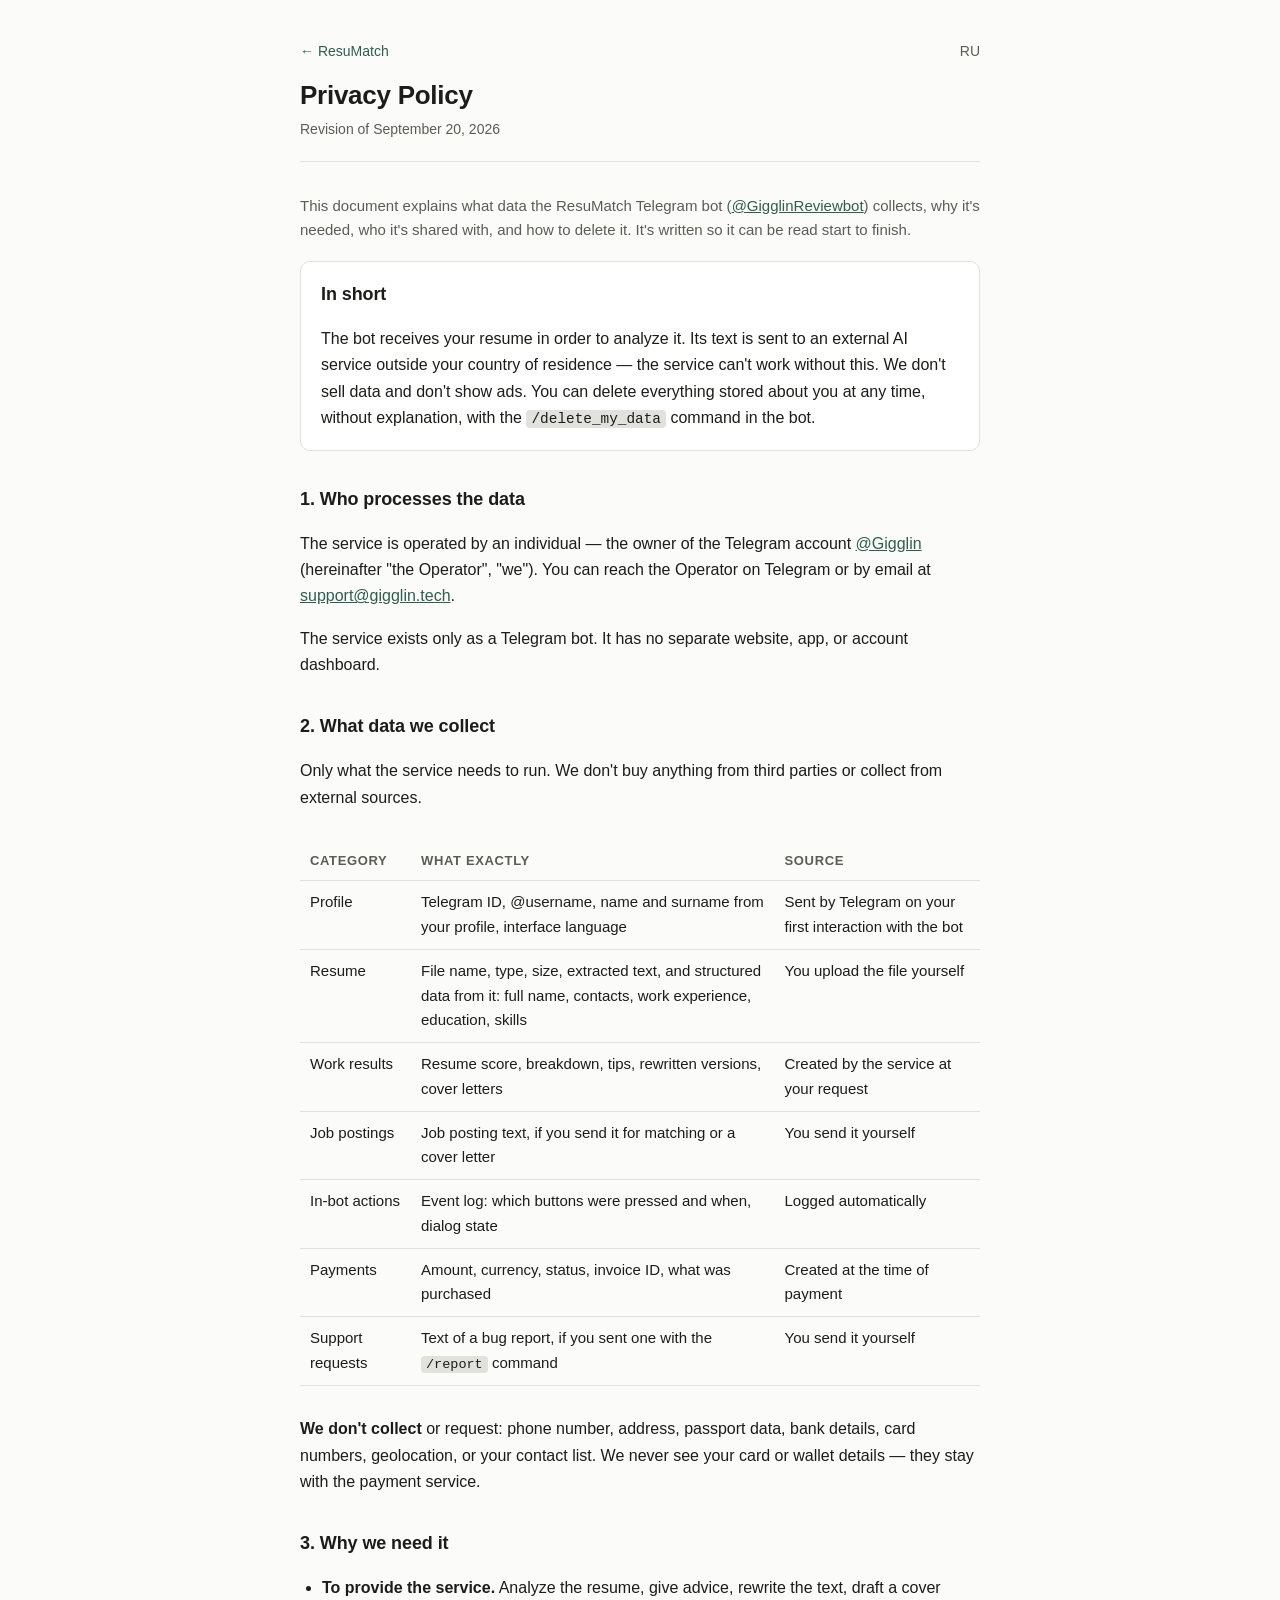
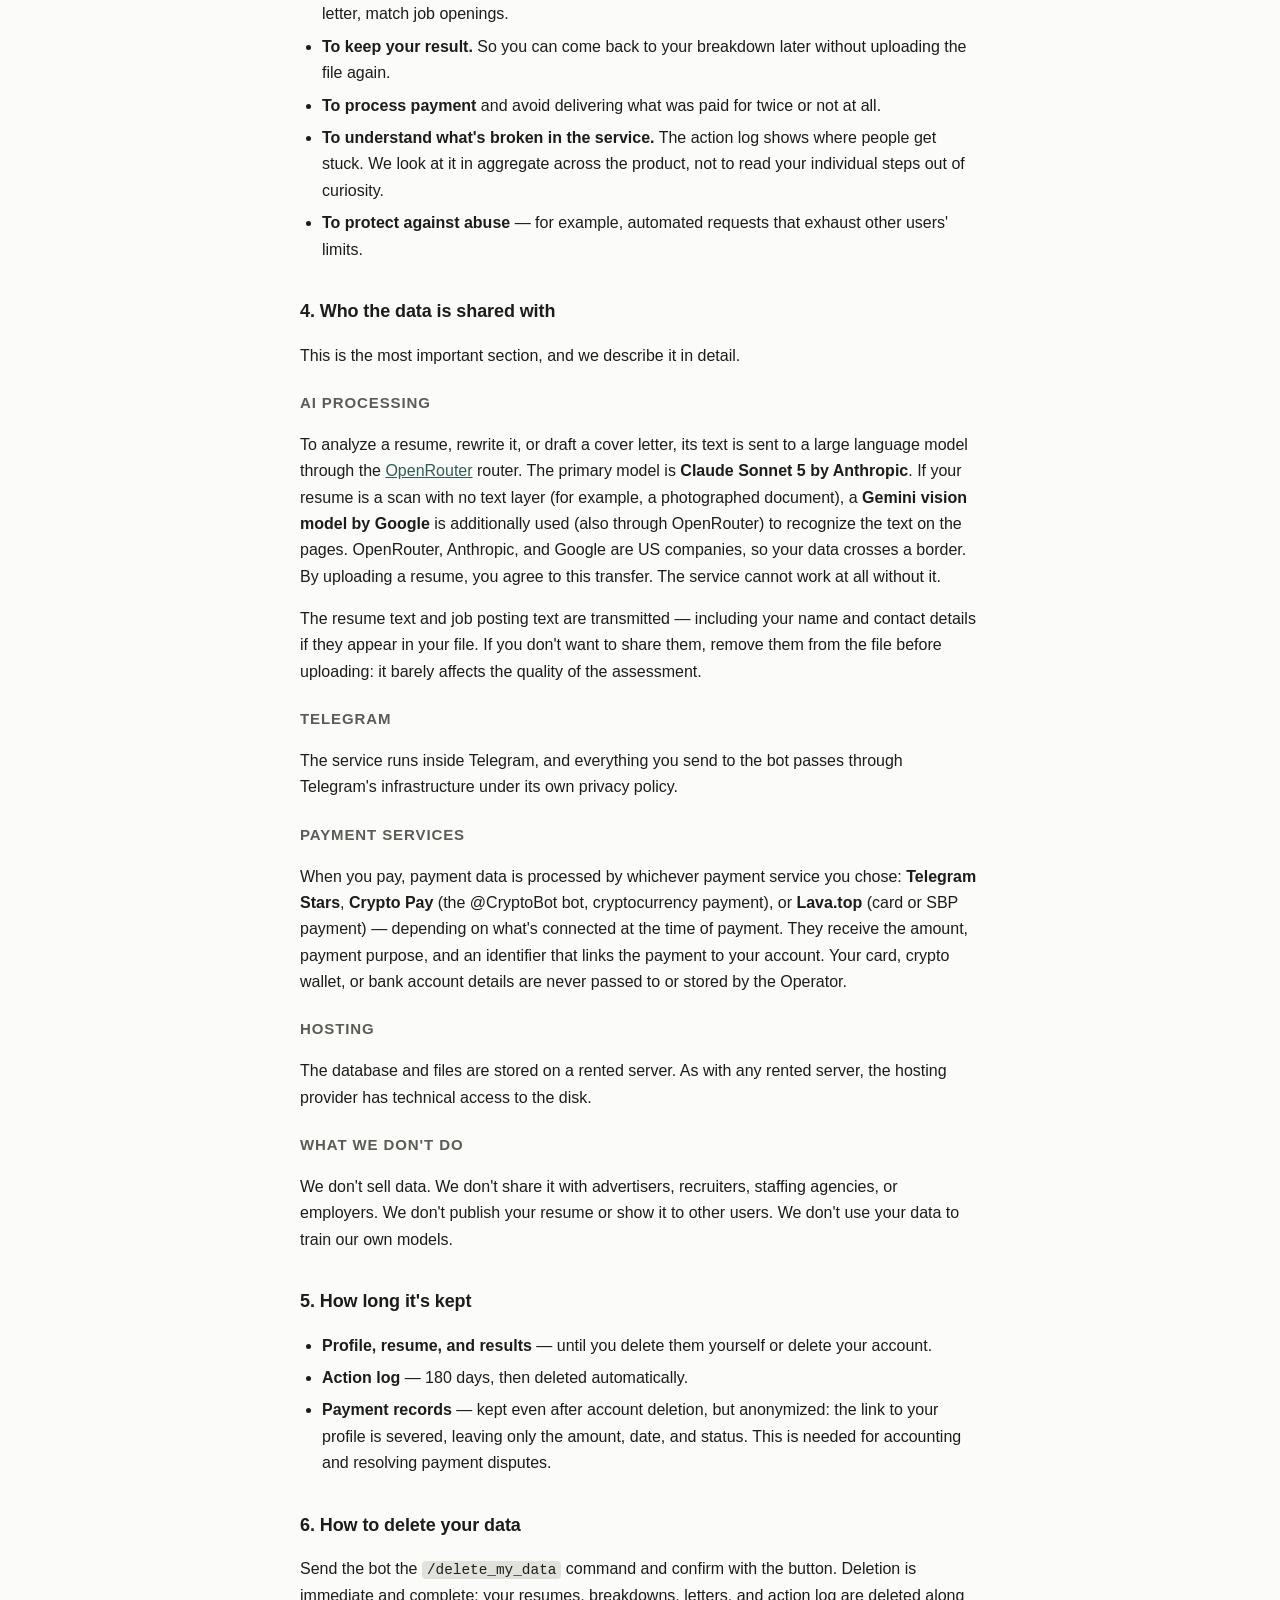
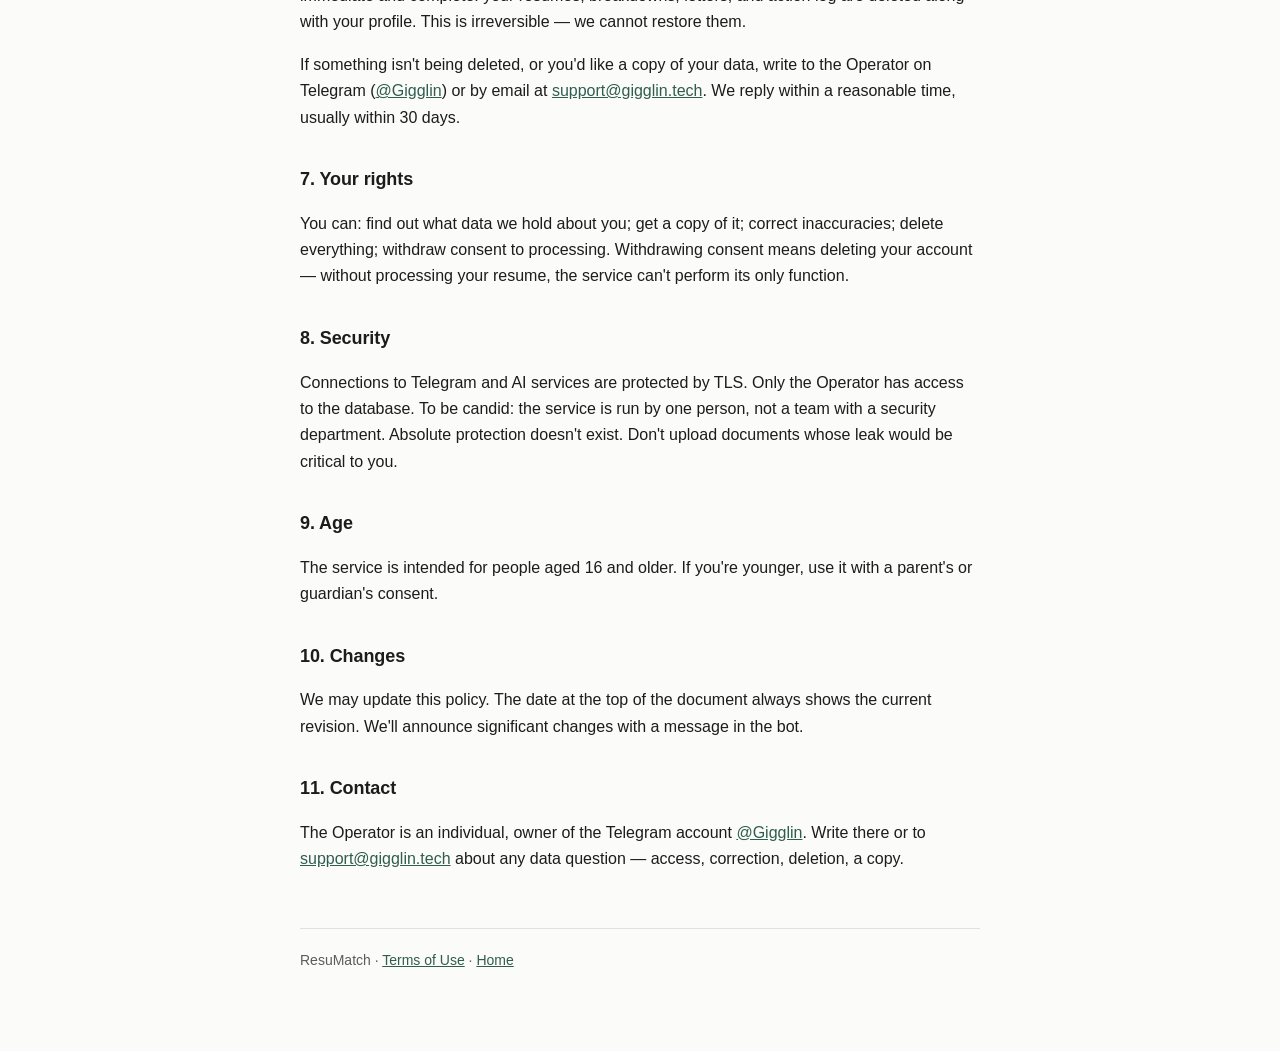
==== privacy-en.html @ 0171714c "Refresh content, add support email, publish English mirror - Privacy: fix the AI-processing chain (o" ====
<!doctype html>
<html lang="en">
<head>
<meta charset="utf-8">
<meta name="viewport" content="width=device-width, initial-scale=1">
<title>Privacy Policy — ResuMatch</title>
<link rel="stylesheet" href="style.css">
</head>
<body>
<div class="wrap">
<header>
  <div class="header-row">
    <a class="home" href="./index-en.html">← ResuMatch</a>
    <a class="lang" href="./privacy.html">RU</a>
  </div>
  <h1>Privacy Policy</h1>
  <p class="updated">Revision of September 20, 2026</p>
</header>

<p class="lead">This document explains what data the ResuMatch Telegram bot (<a href="https://t.me/GigglinReviewbot">@GigglinReviewbot</a>) collects, why it's needed, who it's shared with, and how to delete it. It's written so it can be read start to finish.</p>

<div class="card">
  <h2>In short</h2>
  <p>The bot receives your resume in order to analyze it. Its text is sent to an external AI service outside your country of residence — the service can't work without this. We don't sell data and don't show ads. You can delete everything stored about you at any time, without explanation, with the <code>/delete_my_data</code> command in the bot.</p>
</div>

<h2>1. Who processes the data</h2>
<p>The service is operated by an individual — the owner of the Telegram account <a href="https://t.me/Gigglin">@Gigglin</a> (hereinafter "the Operator", "we"). You can reach the Operator on Telegram or by email at <a href="mailto:support@gigglin.tech">support@gigglin.tech</a>.</p>
<p>The service exists only as a Telegram bot. It has no separate website, app, or account dashboard.</p>

<h2>2. What data we collect</h2>
<p>Only what the service needs to run. We don't buy anything from third parties or collect from external sources.</p>

<div class="scroll">
<table>
<thead><tr><th>Category</th><th>What exactly</th><th>Source</th></tr></thead>
<tbody>
<tr><td>Profile</td><td>Telegram ID, @username, name and surname from your profile, interface language</td><td>Sent by Telegram on your first interaction with the bot</td></tr>
<tr><td>Resume</td><td>File name, type, size, extracted text, and structured data from it: full name, contacts, work experience, education, skills</td><td>You upload the file yourself</td></tr>
<tr><td>Work results</td><td>Resume score, breakdown, tips, rewritten versions, cover letters</td><td>Created by the service at your request</td></tr>
<tr><td>Job postings</td><td>Job posting text, if you send it for matching or a cover letter</td><td>You send it yourself</td></tr>
<tr><td>In-bot actions</td><td>Event log: which buttons were pressed and when, dialog state</td><td>Logged automatically</td></tr>
<tr><td>Payments</td><td>Amount, currency, status, invoice ID, what was purchased</td><td>Created at the time of payment</td></tr>
<tr><td>Support requests</td><td>Text of a bug report, if you sent one with the <code>/report</code> command</td><td>You send it yourself</td></tr>
</tbody>
</table>
</div>

<p><strong>We don't collect</strong> or request: phone number, address, passport data, bank details, card numbers, geolocation, or your contact list. We never see your card or wallet details — they stay with the payment service.</p>

<h2>3. Why we need it</h2>
<ul>
  <li><strong>To provide the service.</strong> Analyze the resume, give advice, rewrite the text, draft a cover letter, match job openings.</li>
  <li><strong>To keep your result.</strong> So you can come back to your breakdown later without uploading the file again.</li>
  <li><strong>To process payment</strong> and avoid delivering what was paid for twice or not at all.</li>
  <li><strong>To understand what's broken in the service.</strong> The action log shows where people get stuck. We look at it in aggregate across the product, not to read your individual steps out of curiosity.</li>
  <li><strong>To protect against abuse</strong> — for example, automated requests that exhaust other users' limits.</li>
</ul>

<h2>4. Who the data is shared with</h2>
<p>This is the most important section, and we describe it in detail.</p>

<h3>AI processing</h3>
<p>To analyze a resume, rewrite it, or draft a cover letter, its text is sent to a large language model through the <a href="https://openrouter.ai/">OpenRouter</a> router. The primary model is <strong>Claude Sonnet 5 by Anthropic</strong>. If your resume is a scan with no text layer (for example, a photographed document), a <strong>Gemini vision model by Google</strong> is additionally used (also through OpenRouter) to recognize the text on the pages. OpenRouter, Anthropic, and Google are US companies, so your data crosses a border. By uploading a resume, you agree to this transfer. The service cannot work at all without it.</p>
<p>The resume text and job posting text are transmitted — including your name and contact details if they appear in your file. If you don't want to share them, remove them from the file before uploading: it barely affects the quality of the assessment.</p>

<h3>Telegram</h3>
<p>The service runs inside Telegram, and everything you send to the bot passes through Telegram's infrastructure under its own privacy policy.</p>

<h3>Payment services</h3>
<p>When you pay, payment data is processed by whichever payment service you chose: <strong>Telegram Stars</strong>, <strong>Crypto Pay</strong> (the @CryptoBot bot, cryptocurrency payment), or <strong>Lava.top</strong> (card or SBP payment) — depending on what's connected at the time of payment. They receive the amount, payment purpose, and an identifier that links the payment to your account. Your card, crypto wallet, or bank account details are never passed to or stored by the Operator.</p>

<h3>Hosting</h3>
<p>The database and files are stored on a rented server. As with any rented server, the hosting provider has technical access to the disk.</p>

<h3>What we don't do</h3>
<p>We don't sell data. We don't share it with advertisers, recruiters, staffing agencies, or employers. We don't publish your resume or show it to other users. We don't use your data to train our own models.</p>

<h2>5. How long it's kept</h2>
<ul>
  <li><strong>Profile, resume, and results</strong> — until you delete them yourself or delete your account.</li>
  <li><strong>Action log</strong> — 180 days, then deleted automatically.</li>
  <li><strong>Payment records</strong> — kept even after account deletion, but anonymized: the link to your profile is severed, leaving only the amount, date, and status. This is needed for accounting and resolving payment disputes.</li>
</ul>

<h2>6. How to delete your data</h2>
<p>Send the bot the <code>/delete_my_data</code> command and confirm with the button. Deletion is immediate and complete: your resumes, breakdowns, letters, and action log are deleted along with your profile. This is irreversible — we cannot restore them.</p>
<p>If something isn't being deleted, or you'd like a copy of your data, write to the Operator on Telegram (<a href="https://t.me/Gigglin">@Gigglin</a>) or by email at <a href="mailto:support@gigglin.tech">support@gigglin.tech</a>. We reply within a reasonable time, usually within 30 days.</p>

<h2>7. Your rights</h2>
<p>You can: find out what data we hold about you; get a copy of it; correct inaccuracies; delete everything; withdraw consent to processing. Withdrawing consent means deleting your account — without processing your resume, the service can't perform its only function.</p>

<h2>8. Security</h2>
<p>Connections to Telegram and AI services are protected by TLS. Only the Operator has access to the database. To be candid: the service is run by one person, not a team with a security department. Absolute protection doesn't exist. Don't upload documents whose leak would be critical to you.</p>

<h2>9. Age</h2>
<p>The service is intended for people aged 16 and older. If you're younger, use it with a parent's or guardian's consent.</p>

<h2>10. Changes</h2>
<p>We may update this policy. The date at the top of the document always shows the current revision. We'll announce significant changes with a message in the bot.</p>

<h2>11. Contact</h2>
<p>The Operator is an individual, owner of the Telegram account <a href="https://t.me/Gigglin">@Gigglin</a>. Write there or to <a href="mailto:support@gigglin.tech">support@gigglin.tech</a> about any data question — access, correction, deletion, a copy.</p>

<footer>
  ResuMatch · <a href="./terms-en.html">Terms of Use</a> · <a href="./index-en.html">Home</a>
</footer>
</div>
</body>
</html>
---- style.css ----
:root {
  --bg: #fbfbf9;
  --fg: #1c1c1a;
  --muted: #5c5c56;
  --rule: #e2e2dc;
  --accent: #2f5d50;
  --card: #ffffff;
}
@media (prefers-color-scheme: dark) {
  :root:not([data-theme="light"]) {
    --bg: #16171a;
    --fg: #e8e8e4;
    --muted: #a0a09a;
    --rule: #2c2e33;
    --accent: #7fb3a1;
    --card: #1d1f23;
  }
}
* { box-sizing: border-box; }
body {
  margin: 0;
  background: var(--bg);
  color: var(--fg);
  font: 16px/1.65 -apple-system, BlinkMacSystemFont, "Segoe UI", Roboto, Helvetica, Arial, sans-serif;
  -webkit-text-size-adjust: 100%;
}
.wrap { max-width: 720px; margin: 0 auto; padding: 40px 20px 80px; }
header { border-bottom: 1px solid var(--rule); padding-bottom: 20px; margin-bottom: 32px; }
.home { color: var(--accent); text-decoration: none; font-size: 14px; font-weight: 500; }
.home:hover { text-decoration: underline; }
.header-row { display: flex; align-items: center; }
.lang { margin-left: auto; color: var(--muted); text-decoration: none; font-size: 14px; font-weight: 500; }
.lang:hover { color: var(--accent); text-decoration: underline; }
h1 { font-size: 26px; line-height: 1.25; margin: 16px 0 6px; letter-spacing: -0.01em; }
h2 { font-size: 18px; margin: 34px 0 10px; letter-spacing: -0.005em; }
h3 { font-size: 15px; margin: 22px 0 6px; color: var(--muted); text-transform: uppercase; letter-spacing: 0.06em; }
p, li { color: var(--fg); }
ul { padding-left: 22px; }
li { margin: 6px 0; }
.updated { color: var(--muted); font-size: 14px; margin: 0; }
.lead { color: var(--muted); font-size: 15px; }
a { color: var(--accent); }
.card {
  background: var(--card);
  border: 1px solid var(--rule);
  border-radius: 10px;
  padding: 18px 20px;
  margin: 18px 0;
}
.card h2 { margin-top: 0; }
.card p { margin-bottom: 0; }
table { border-collapse: collapse; width: 100%; margin: 14px 0; font-size: 15px; }
th, td { text-align: left; padding: 9px 10px; border-bottom: 1px solid var(--rule); vertical-align: top; }
th { font-weight: 600; color: var(--muted); font-size: 13px; text-transform: uppercase; letter-spacing: 0.05em; }
.scroll { overflow-x: auto; }
footer { margin-top: 56px; padding-top: 20px; border-top: 1px solid var(--rule); color: var(--muted); font-size: 14px; }
code { background: var(--rule); padding: 1px 5px; border-radius: 4px; font-size: 0.9em; }
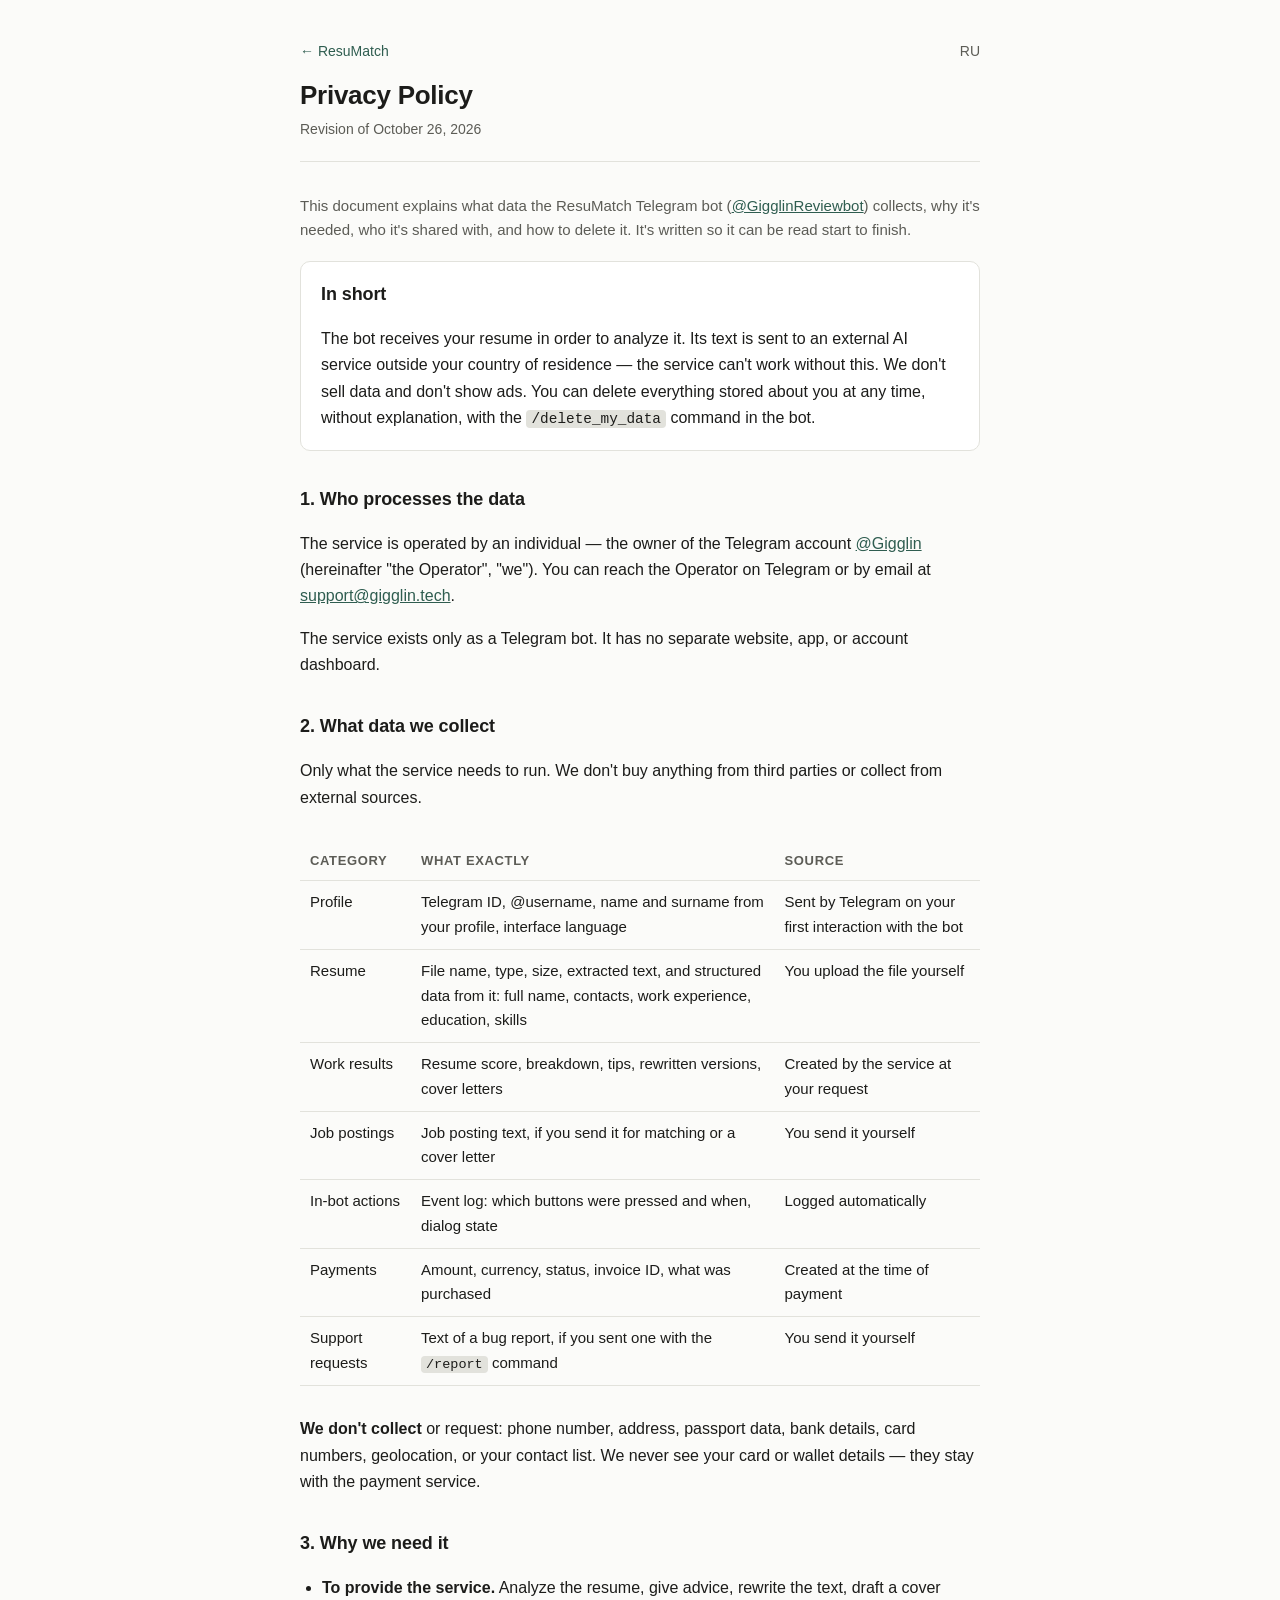
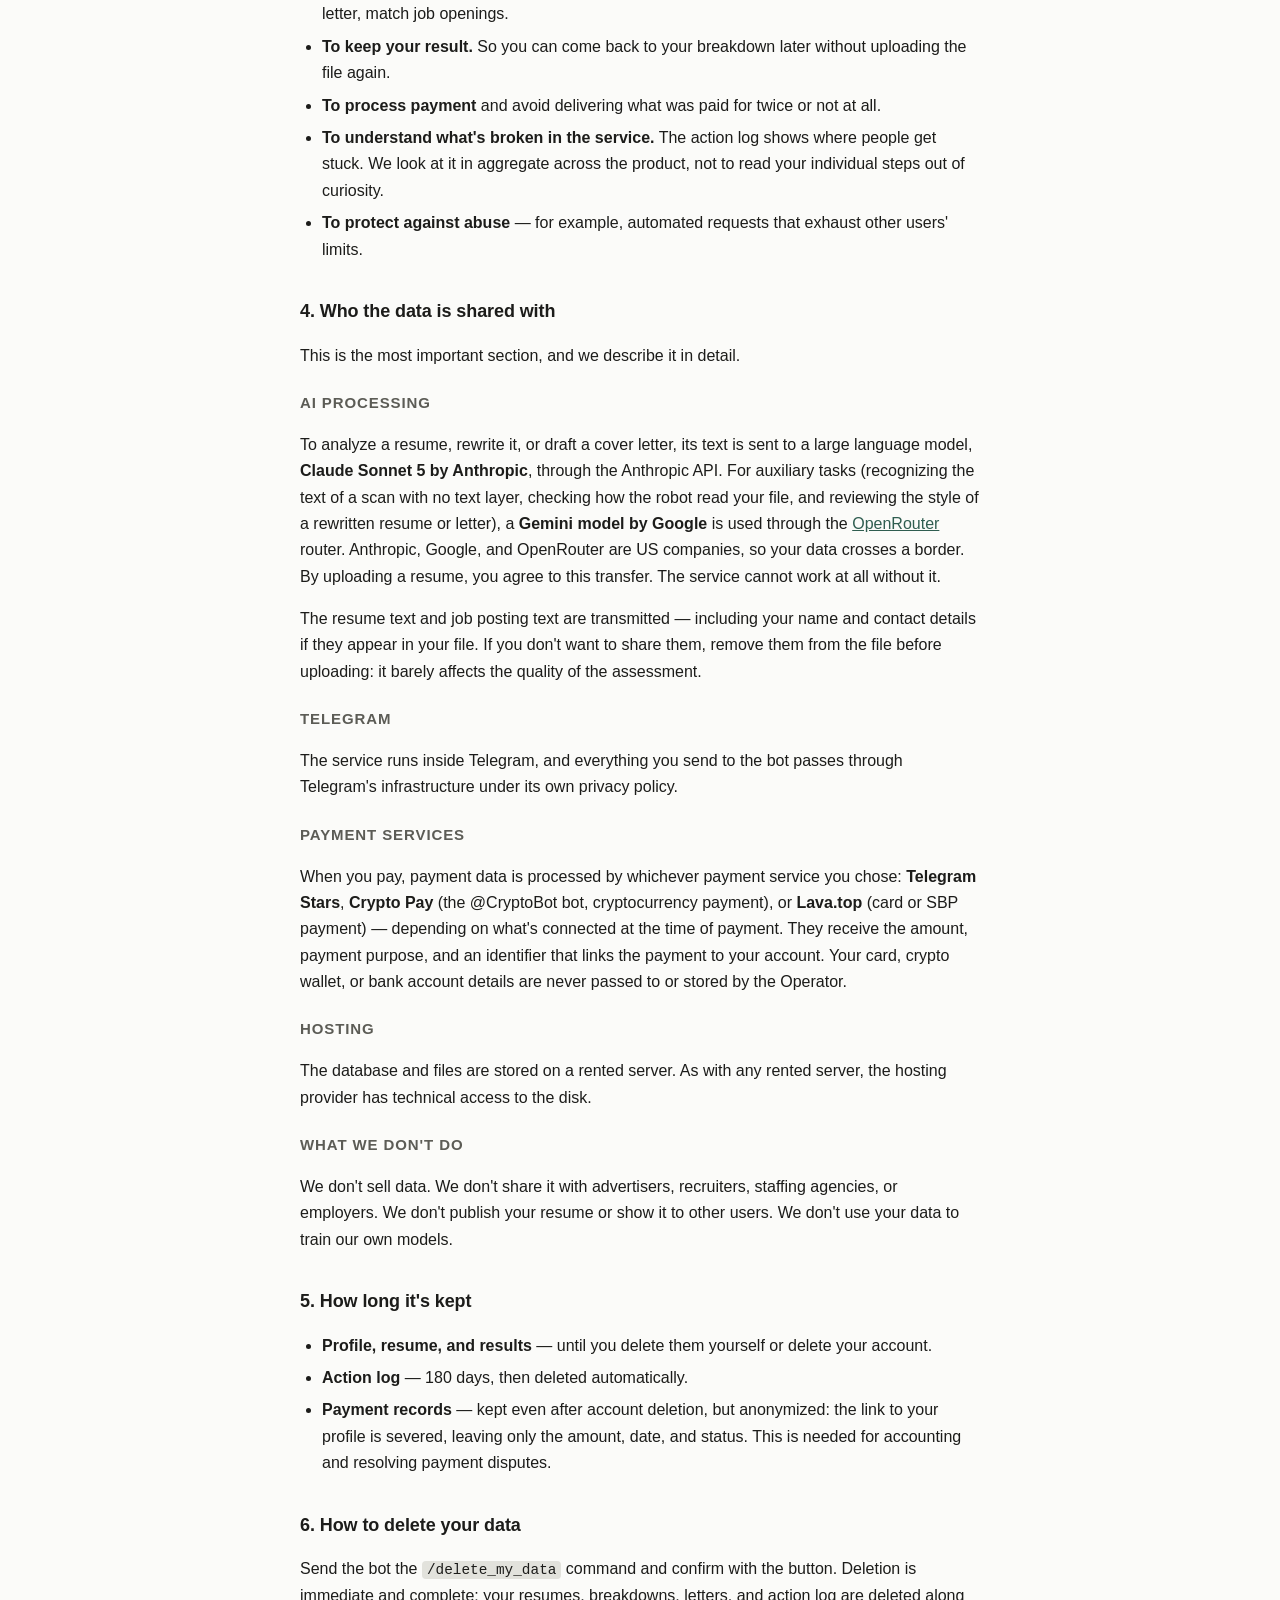
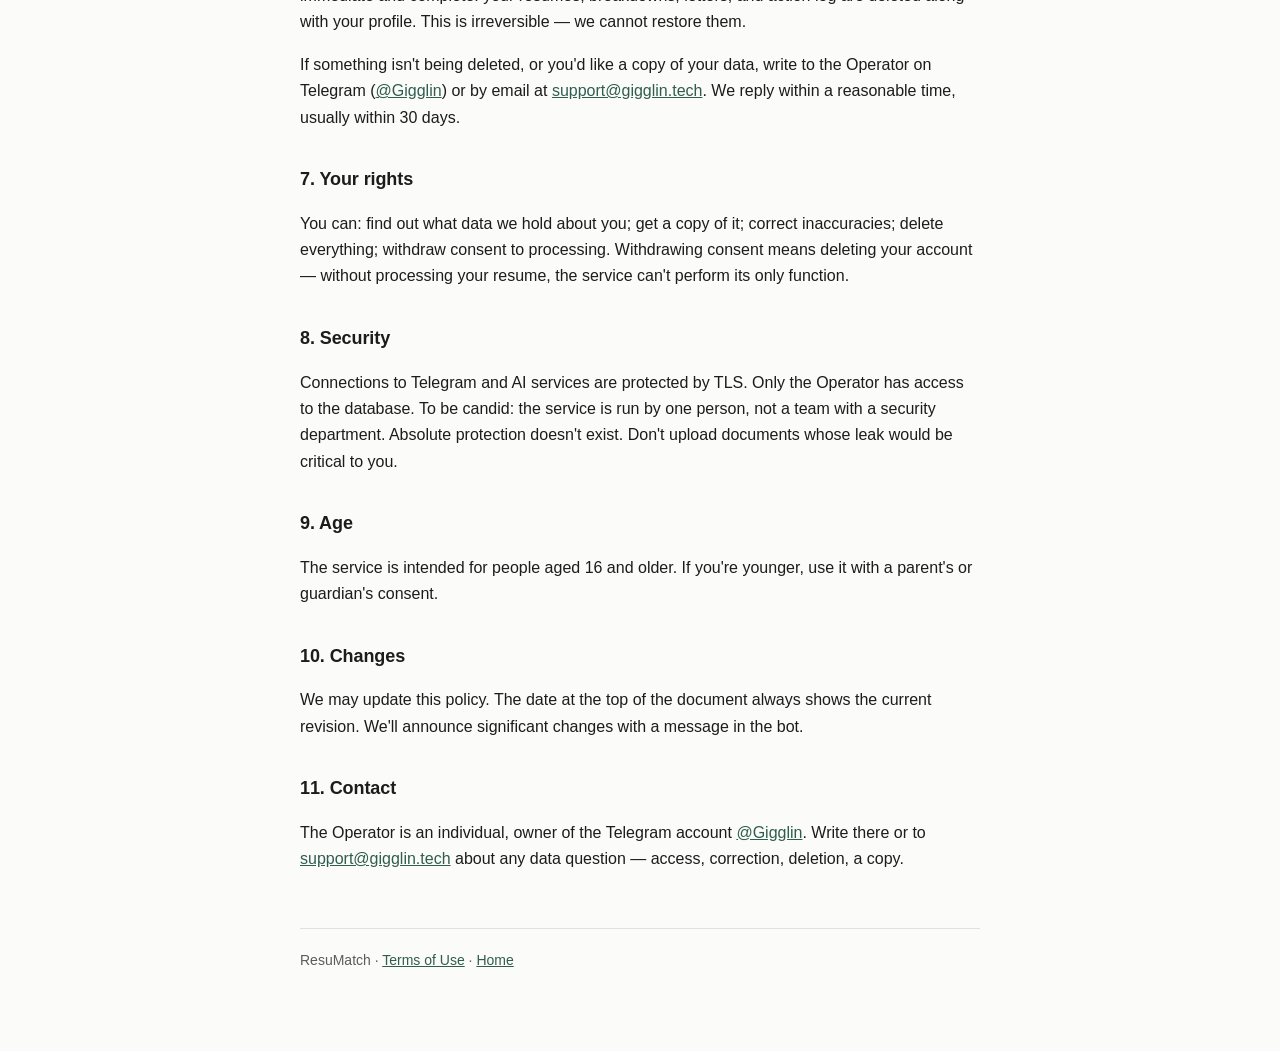
==== commit 7e5d0a93: "Privacy (EN): Claude now goes to Anthropic directly; list all Gemini tasks This mirrors bf2ab21 in t" ====
--- a/privacy-en.html
+++ b/privacy-en.html
@@ -14,7 +14,7 @@
     <a class="lang" href="./privacy.html">RU</a>
   </div>
   <h1>Privacy Policy</h1>
-  <p class="updated">Revision of September 20, 2026</p>
+  <p class="updated">Revision of October 26, 2026</p>
 </header>
 
 <p class="lead">This document explains what data the ResuMatch Telegram bot (<a href="https://t.me/GigglinReviewbot">@GigglinReviewbot</a>) collects, why it's needed, who it's shared with, and how to delete it. It's written so it can be read start to finish.</p>
@@ -61,7 +61,7 @@
 <p>This is the most important section, and we describe it in detail.</p>
 
 <h3>AI processing</h3>
-<p>To analyze a resume, rewrite it, or draft a cover letter, its text is sent to a large language model through the <a href="https://openrouter.ai/">OpenRouter</a> router. The primary model is <strong>Claude Sonnet 5 by Anthropic</strong>. If your resume is a scan with no text layer (for example, a photographed document), a <strong>Gemini vision model by Google</strong> is additionally used (also through OpenRouter) to recognize the text on the pages. OpenRouter, Anthropic, and Google are US companies, so your data crosses a border. By uploading a resume, you agree to this transfer. The service cannot work at all without it.</p>
+<p>To analyze a resume, rewrite it, or draft a cover letter, its text is sent to a large language model, <strong>Claude Sonnet 5 by Anthropic</strong>, through the Anthropic API. For auxiliary tasks (recognizing the text of a scan with no text layer, checking how the robot read your file, and reviewing the style of a rewritten resume or letter), a <strong>Gemini model by Google</strong> is used through the <a href="https://openrouter.ai/">OpenRouter</a> router. Anthropic, Google, and OpenRouter are US companies, so your data crosses a border. By uploading a resume, you agree to this transfer. The service cannot work at all without it.</p>
 <p>The resume text and job posting text are transmitted — including your name and contact details if they appear in your file. If you don't want to share them, remove them from the file before uploading: it barely affects the quality of the assessment.</p>
 
 <h3>Telegram</h3>
